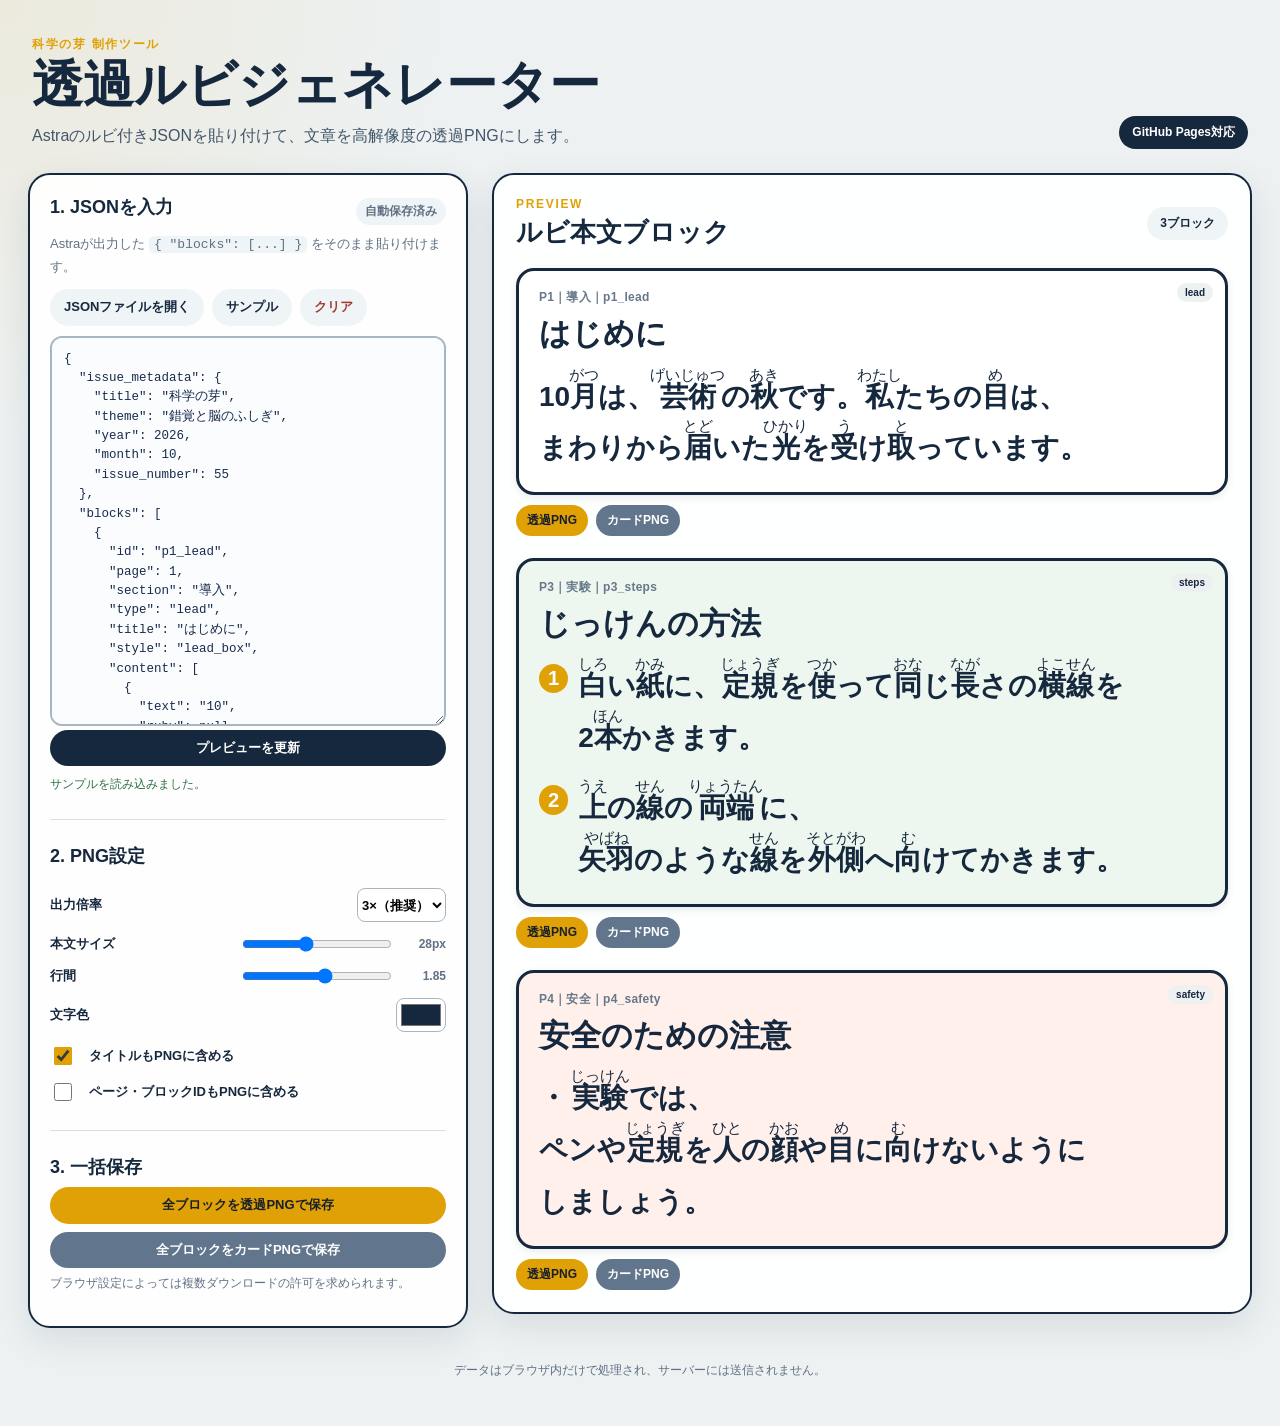
==== index.html @ f7b8f874 "Add files via upload" ====
<!doctype html>
<html lang="ja">
<head>
  <meta charset="utf-8">
  <meta name="viewport" content="width=device-width, initial-scale=1">
  <meta name="theme-color" content="#16283D">
  <meta name="description" content="ルビ付き文章を高解像度の透過PNGに変換する静的Webツール">
  <title>透過ルビジェネレーター</title>
  <link rel="stylesheet" href="assets/styles.css">
  <script defer src="assets/app.js"></script>
</head>
<body>
  <header class="site-header">
    <div>
      <p class="eyebrow">科学の芽 制作ツール</p>
      <h1>透過ルビジェネレーター</h1>
      <p class="lead">Astraのルビ付きJSONを貼り付けて、文章を高解像度の透過PNGにします。</p>
    </div>
    <div class="header-badge">GitHub Pages対応</div>
  </header>

  <main class="layout">
    <aside class="panel editor-panel">
      <section>
        <div class="section-head">
          <h2>1. JSONを入力</h2>
          <span id="saveState" class="save-state">自動保存</span>
        </div>
        <p class="hint">Astraが出力した <code>{ "blocks": [...] }</code> をそのまま貼り付けます。</p>

        <div class="input-actions">
          <label class="file-button">
            JSONファイルを開く
            <input id="fileInput" type="file" accept="application/json,.json">
          </label>
          <button id="sampleBtn" class="button subtle" type="button">サンプル</button>
          <button id="clearBtn" class="button subtle danger" type="button">クリア</button>
        </div>

        <textarea id="jsonInput" spellcheck="false" aria-label="ルビ付きブロックJSON"></textarea>
        <button id="renderBtn" class="button primary wide" type="button">プレビューを更新</button>
        <div id="status" class="status" role="status">準備完了</div>
      </section>

      <section class="settings">
        <h2>2. PNG設定</h2>

        <label class="setting-row">
          <span>出力倍率</span>
          <select id="scaleSelect">
            <option value="2">2×</option>
            <option value="3" selected>3×（推奨）</option>
            <option value="4">4×</option>
          </select>
        </label>

        <label class="setting-row">
          <span>本文サイズ</span>
          <div class="range-wrap">
            <input id="fontSizeRange" type="range" min="18" max="42" value="28">
            <output id="fontSizeOutput">28px</output>
          </div>
        </label>

        <label class="setting-row">
          <span>行間</span>
          <div class="range-wrap">
            <input id="lineHeightRange" type="range" min="140" max="220" value="185">
            <output id="lineHeightOutput">1.85</output>
          </div>
        </label>

        <label class="setting-row">
          <span>文字色</span>
          <input id="textColor" type="color" value="#16283D">
        </label>

        <label class="toggle-row">
          <input id="includeTitleToggle" type="checkbox" checked>
          <span>タイトルもPNGに含める</span>
        </label>

        <label class="toggle-row">
          <input id="showMetaToggle" type="checkbox">
          <span>ページ・ブロックIDもPNGに含める</span>
        </label>
      </section>

      <section>
        <h2>3. 一括保存</h2>
        <div class="stack-actions">
          <button id="exportAllTransparentBtn" class="button accent wide" type="button">全ブロックを透過PNGで保存</button>
          <button id="exportAllCardBtn" class="button secondary wide" type="button">全ブロックをカードPNGで保存</button>
        </div>
        <p class="hint small">ブラウザ設定によっては複数ダウンロードの許可を求められます。</p>
      </section>
    </aside>

    <section class="panel preview-panel">
      <div class="preview-toolbar">
        <div>
          <p class="eyebrow">Preview</p>
          <h2>ルビ本文ブロック</h2>
        </div>
        <div id="countLabel" class="count-label">0ブロック</div>
      </div>
      <div id="previewGrid" class="preview-grid"></div>
      <div id="emptyState" class="empty-state" hidden>
        JSONを入力して「プレビューを更新」を押すと、ここにブロックが表示されます。
      </div>
    </section>
  </main>

  <footer class="site-footer">
    <p>データはブラウザ内だけで処理され、サーバーには送信されません。</p>
  </footer>

  <div id="exportRoot" class="export-root" aria-hidden="true"></div>
</body>
</html>
---- assets/styles.css ----
:root {
  --navy: #16283D;
  --yellow: #E0A106;
  --paper: #FFFFFF;
  --canvas: #EDF1F2;
  --muted: #607184;
  --border: #A8B6C2;
  --soft-blue: #EFF4F7;
  --soft-green: #EEF7EF;
  --soft-purple: #F5F0FA;
  --soft-orange: #FFF6E8;
  --soft-red: #FFF0EC;
  --text-color: #16283D;
  --body-size: 28px;
  --body-leading: 1.85;
}

* { box-sizing: border-box; }

html { min-height: 100%; }

body {
  min-height: 100%;
  margin: 0;
  padding: 28px;
  color: var(--navy);
  background:
    radial-gradient(circle at 0 0, rgba(224,161,6,.09), transparent 28rem),
    var(--canvas);
  font-family: "Yu Gothic", "YuGothic", "Hiragino Kaku Gothic ProN", "Noto Sans JP", sans-serif;
}

button, input, textarea, select { font: inherit; }

.site-header,
.layout,
.site-footer {
  width: min(1500px, 100%);
  margin-inline: auto;
}

.site-header {
  display: flex;
  justify-content: space-between;
  gap: 24px;
  align-items: flex-end;
  padding: 8px 4px 24px;
}

.eyebrow {
  margin: 0 0 4px;
  color: var(--yellow);
  font-size: 12px;
  font-weight: 800;
  letter-spacing: .14em;
  text-transform: uppercase;
}

.site-header h1,
.preview-toolbar h2 {
  margin: 0;
}

.site-header h1 { font-size: clamp(30px, 4vw, 52px); line-height: 1.08; }

.lead {
  max-width: 760px;
  margin: 10px 0 0;
  color: #43576B;
  font-size: 16px;
  line-height: 1.7;
}

.header-badge,
.count-label,
.save-state {
  border-radius: 999px;
  background: var(--navy);
  color: white;
  padding: 8px 13px;
  font-size: 12px;
  font-weight: 800;
  white-space: nowrap;
}

.save-state {
  padding: 5px 9px;
  background: var(--soft-blue);
  color: var(--muted);
}

.layout {
  display: grid;
  grid-template-columns: minmax(340px, 440px) minmax(0, 1fr);
  gap: 24px;
  align-items: start;
}

.panel {
  background: rgba(255,255,255,.94);
  border: 2px solid var(--navy);
  border-radius: 22px;
  box-shadow: 0 12px 34px rgba(22,40,61,.10);
}

.editor-panel { padding: 20px; }
.editor-panel section + section { margin-top: 26px; padding-top: 24px; border-top: 1px solid #D7E0E7; }
.editor-panel h2 { margin: 0 0 8px; font-size: 18px; }

.section-head,
.preview-toolbar {
  display: flex;
  justify-content: space-between;
  align-items: center;
  gap: 16px;
}

.hint {
  margin: 6px 0 12px;
  color: var(--muted);
  font-size: 13px;
  line-height: 1.65;
}
.hint.small { font-size: 12px; }

code {
  border-radius: 5px;
  padding: 1px 5px;
  background: var(--soft-blue);
}

#jsonInput {
  width: 100%;
  min-height: 390px;
  resize: vertical;
  border: 2px solid var(--border);
  border-radius: 12px;
  padding: 12px;
  outline: none;
  color: #172B4D;
  background: #FBFCFD;
  font: 12.5px/1.55 ui-monospace, "Cascadia Code", Consolas, monospace;
  transition: border-color .15s ease, box-shadow .15s ease;
}

#jsonInput:focus {
  border-color: var(--yellow);
  box-shadow: 0 0 0 4px rgba(224,161,6,.12);
}

.input-actions,
.stack-actions,
.actions {
  display: flex;
  flex-wrap: wrap;
  gap: 8px;
}
.input-actions { margin-bottom: 10px; }
.stack-actions { flex-direction: column; }

.button,
.file-button {
  border: 0;
  border-radius: 999px;
  padding: 10px 14px;
  font-weight: 800;
  font-size: 13px;
  line-height: 1.25;
  cursor: pointer;
  text-align: center;
  transition: transform .08s ease, opacity .15s ease, box-shadow .15s ease;
}
.button:hover,
.file-button:hover { transform: translateY(-1px); box-shadow: 0 4px 12px rgba(22,40,61,.12); }
.button:active,
.file-button:active { transform: translateY(0); }
.button:disabled { opacity: .45; cursor: wait; }

.primary { background: var(--navy); color: white; }
.accent { background: var(--yellow); color: #17202A; }
.secondary { background: #61758C; color: white; }
.subtle { background: var(--soft-blue); color: var(--navy); }
.danger { color: #A23B30; }
.wide { width: 100%; }

.file-button {
  display: inline-flex;
  align-items: center;
  background: var(--soft-blue);
  color: var(--navy);
}
.file-button input { position: absolute; opacity: 0; pointer-events: none; }

.status {
  min-height: 18px;
  margin-top: 9px;
  color: var(--muted);
  font-size: 12px;
  line-height: 1.55;
  white-space: pre-wrap;
}
.status.error { color: #A23B30; }
.status.success { color: #2F7045; }

.settings { display: grid; gap: 12px; }
.setting-row,
.toggle-row {
  display: flex;
  align-items: center;
  justify-content: space-between;
  gap: 14px;
  font-size: 13px;
  font-weight: 700;
}
.setting-row select,
.setting-row input[type="color"] {
  border: 1px solid var(--border);
  border-radius: 8px;
  background: white;
  min-height: 34px;
}
.range-wrap { display: grid; grid-template-columns: 150px 48px; gap: 8px; align-items: center; }
.range-wrap input { width: 100%; }
.range-wrap output { color: var(--muted); font-size: 12px; text-align: right; }
.toggle-row { justify-content: flex-start; font-weight: 600; }
.toggle-row input { width: 18px; height: 18px; accent-color: var(--yellow); }

.preview-panel { min-height: 700px; padding: 22px; }
.preview-toolbar { margin-bottom: 18px; }
.preview-toolbar h2 { font-size: 26px; }
.count-label { background: var(--soft-blue); color: var(--navy); }

.preview-grid {
  display: grid;
  grid-template-columns: repeat(auto-fill, minmax(360px, 1fr));
  gap: 22px;
}

.preview-item { min-width: 0; }
.block-card {
  position: relative;
  overflow: hidden;
  border: 3px solid var(--navy);
  border-radius: 18px;
  padding: 18px 20px;
  background: white;
  box-shadow: 0 3px 10px rgba(0,0,0,.08);
  color: var(--text-color);
}

.style-lead_box,
.style-article_box,
.style-plain { background: white; }
.style-callout_box { background: var(--soft-orange); }
.style-mini_column_box { background: var(--soft-purple); }
.style-experiment_box { background: var(--soft-green); }
.style-note_box { background: #FFF8D9; }
.style-summary_box { background: #EFF3F8; }
.style-trivia_box { background: #F9F3E8; }
.style-safety_box { background: var(--soft-red); }
.style-reference_box { background: #F8F8F8; }

.meta {
  margin-bottom: 8px;
  color: #66788A;
  font-size: 12px;
  font-weight: 800;
  letter-spacing: .02em;
}

.title {
  margin-bottom: 14px;
  color: var(--text-color);
  font-size: calc(var(--body-size) * 1.12);
  font-weight: 800;
  line-height: 1.25;
}

.content {
  color: var(--text-color);
  font-size: var(--body-size);
  font-weight: 700;
  line-height: var(--body-leading);
  overflow-wrap: anywhere;
  word-break: auto-phrase;
}

.content p { margin: 0 0 .5em; }
.content p:last-child { margin-bottom: 0; }
.content ul { margin: 0; padding: 0; list-style: none; display: flex; flex-direction: column; gap: .35em; }
.content li { line-height: var(--body-leading); }
.content li::before { content: "・"; margin-right: .15em; }

.steps { display: flex; flex-direction: column; gap: .55em; }
.step { display: flex; gap: 10px; align-items: flex-start; }
.step-num {
  width: 1.45em;
  height: 1.45em;
  border-radius: 50%;
  display: flex;
  align-items: center;
  justify-content: center;
  flex: 0 0 auto;
  margin-top: .3em;
  background: var(--yellow);
  color: white;
  font-size: .72em;
  font-weight: 900;
  line-height: 1;
}
.step-text { min-width: 0; }

.block-type {
  position: absolute;
  top: 12px;
  right: 12px;
  border-radius: 999px;
  padding: 4px 8px;
  background: rgba(237,241,242,.94);
  color: var(--navy);
  font-size: 10px;
  font-weight: 800;
}

.actions { margin-top: 10px; }
.actions .button { padding: 8px 11px; font-size: 12px; }

ruby { ruby-position: over; ruby-align: center; }
rt { font-size: .52em; font-weight: 500; line-height: 1; }

.empty-state {
  padding: 80px 24px;
  border: 2px dashed var(--border);
  border-radius: 18px;
  color: var(--muted);
  text-align: center;
  line-height: 1.8;
}

.site-footer {
  padding: 22px 4px 8px;
  color: var(--muted);
  font-size: 12px;
  text-align: center;
}

.export-root {
  position: fixed;
  top: 0;
  left: -30000px;
  z-index: -1000;
  pointer-events: none;
}

.export-shell { display: inline-block; }
.export-shell.transparent .block-card {
  padding: 0;
  border: 0;
  border-radius: 0;
  background: transparent !important;
  box-shadow: none;
}
.export-shell.transparent .block-type { display: none; }
.export-shell.card .block-type { display: none; }
.export-shell.hide-title .title { display: none; }
.export-shell.hide-meta .meta { display: none; }
.export-shell.transparent .meta { margin-bottom: 4px; }

@media (max-width: 980px) {
  body { padding: 16px; }
  .layout { grid-template-columns: 1fr; }
  .site-header { align-items: flex-start; flex-direction: column; }
  .editor-panel { order: 1; }
  .preview-panel { order: 2; }
}

@media (max-width: 520px) {
  body { padding: 10px; }
  .panel { border-radius: 16px; }
  .preview-grid { grid-template-columns: 1fr; }
  .setting-row { align-items: flex-start; flex-direction: column; }
  .range-wrap { width: 100%; grid-template-columns: 1fr 48px; }
}
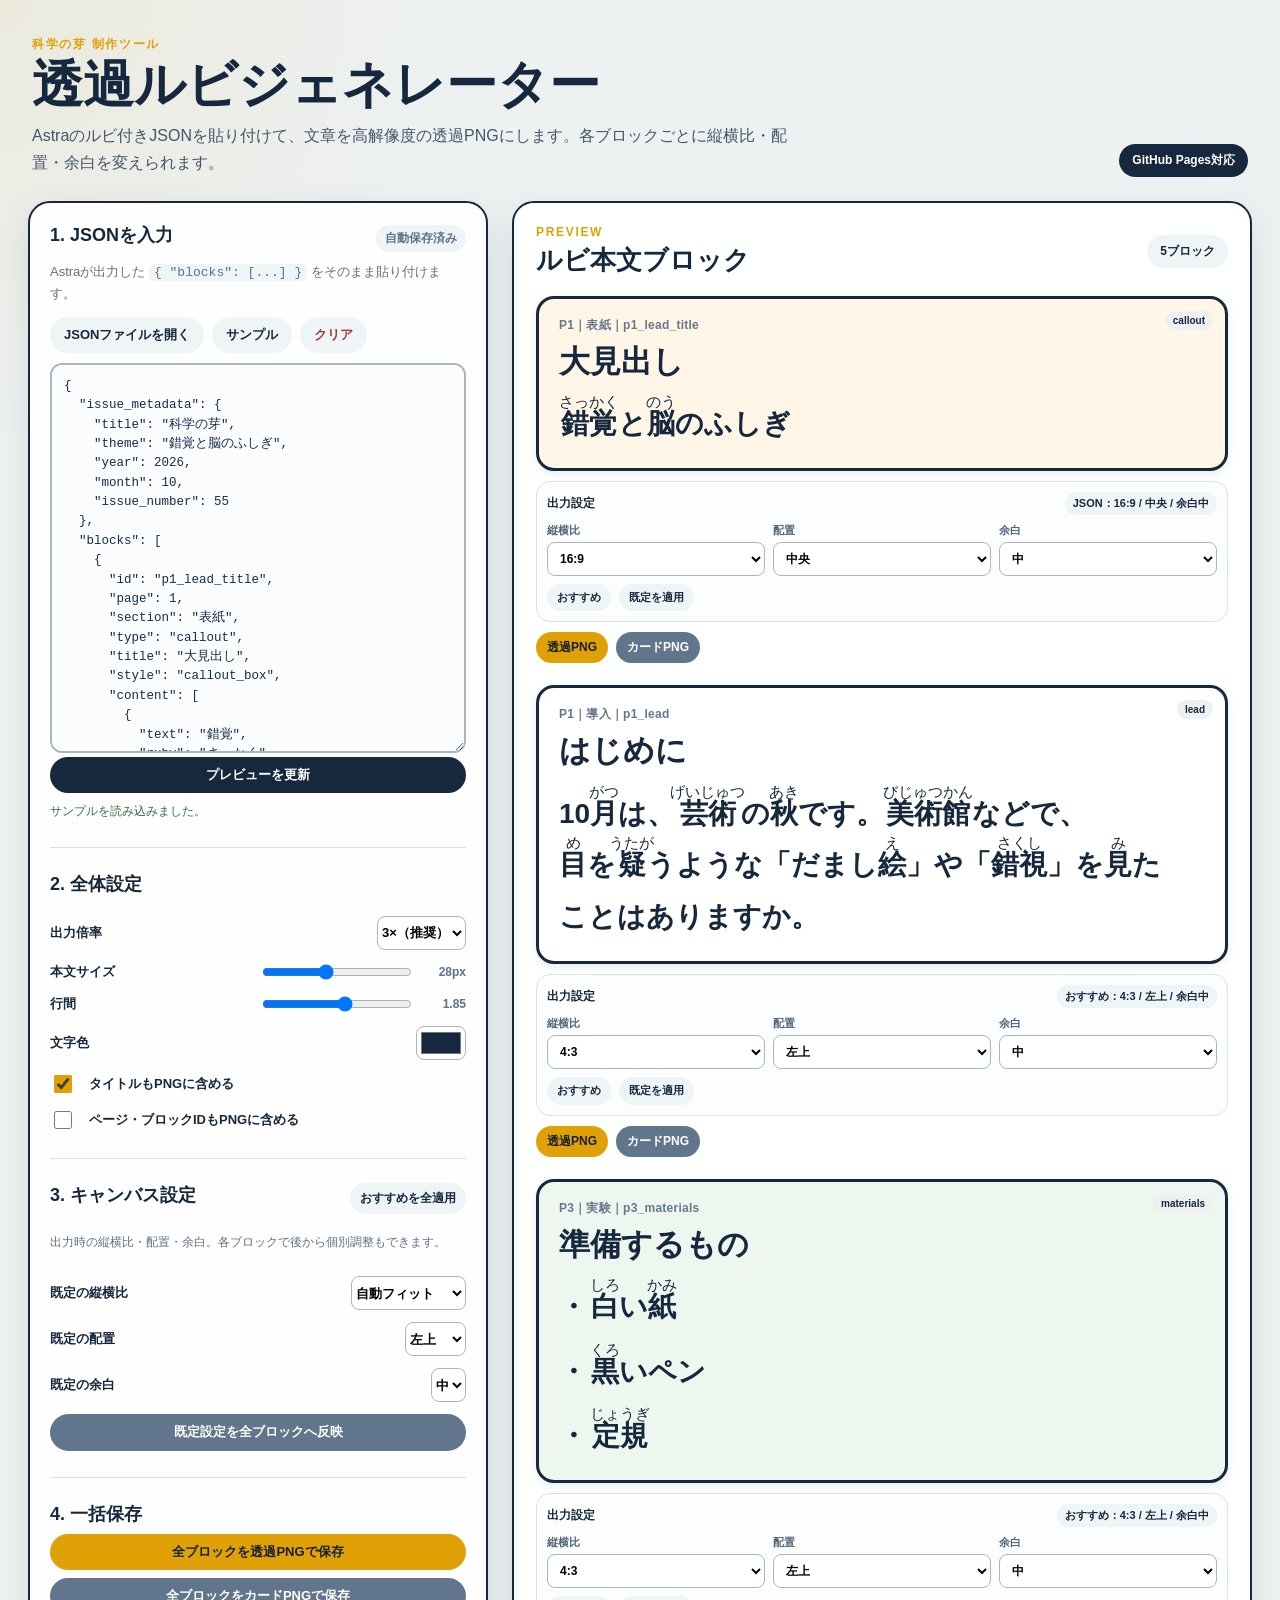
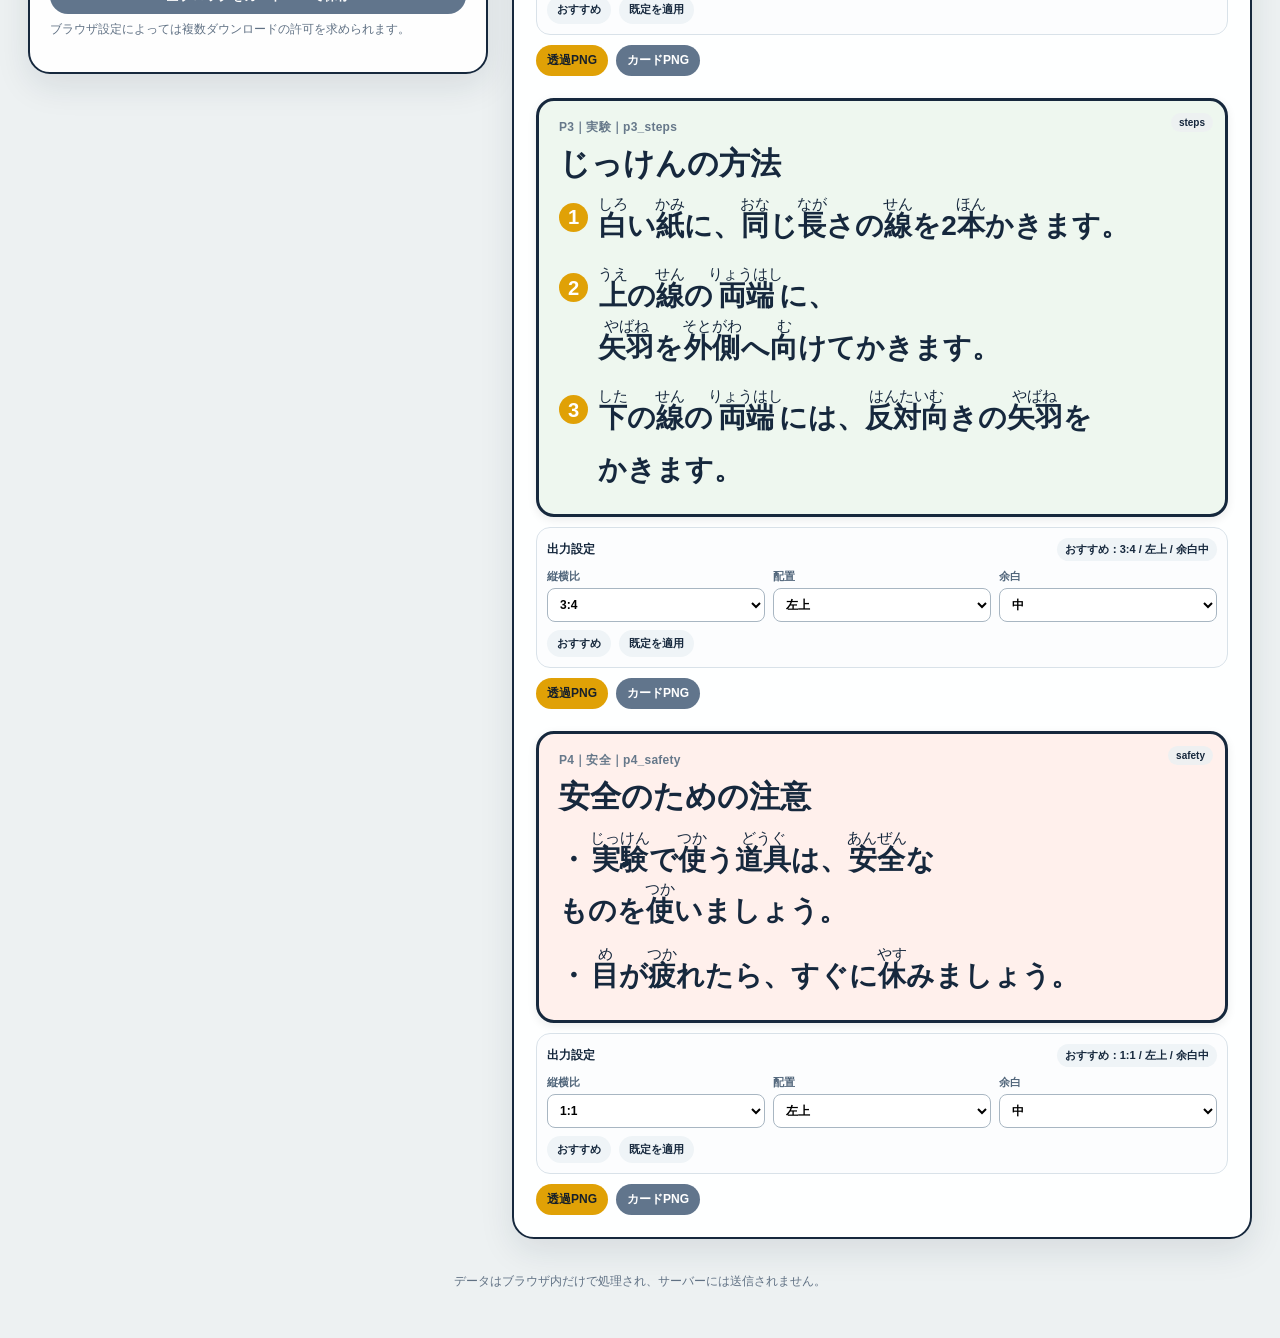
==== commit da5ed0e3: "Add files via upload" ====
--- a/index.html
+++ b/index.html
@@ -4,7 +4,7 @@
   <meta charset="utf-8">
   <meta name="viewport" content="width=device-width, initial-scale=1">
   <meta name="theme-color" content="#16283D">
-  <meta name="description" content="ルビ付き文章を高解像度の透過PNGに変換する静的Webツール">
+  <meta name="description" content="ルビ付き文章を高解像度の透過PNGに変換する静的Webツール。縦横比・配置・余白を個別ブロックごとに指定できます。">
   <title>透過ルビジェネレーター</title>
   <link rel="stylesheet" href="assets/styles.css">
   <script defer src="assets/app.js"></script>
@@ -14,7 +14,7 @@
     <div>
       <p class="eyebrow">科学の芽 制作ツール</p>
       <h1>透過ルビジェネレーター</h1>
-      <p class="lead">Astraのルビ付きJSONを貼り付けて、文章を高解像度の透過PNGにします。</p>
+      <p class="lead">Astraのルビ付きJSONを貼り付けて、文章を高解像度の透過PNGにします。各ブロックごとに縦横比・配置・余白を変えられます。</p>
     </div>
     <div class="header-badge">GitHub Pages対応</div>
   </header>
@@ -43,7 +43,7 @@
       </section>
 
       <section class="settings">
-        <h2>2. PNG設定</h2>
+        <h2>2. 全体設定</h2>
 
         <label class="setting-row">
           <span>出力倍率</span>
@@ -86,8 +86,55 @@
         </label>
       </section>
 
+      <section class="settings">
+        <div class="section-head block-head">
+          <h2>3. キャンバス設定</h2>
+          <button id="applyRecommendedBtn" class="button subtle small-btn" type="button">おすすめを全適用</button>
+        </div>
+        <p class="hint small">出力時の縦横比・配置・余白。各ブロックで後から個別調整もできます。</p>
+
+        <label class="setting-row">
+          <span>既定の縦横比</span>
+          <select id="defaultAspectSelect">
+            <option value="auto">自動フィット</option>
+            <option value="1:1">1:1</option>
+            <option value="4:3">4:3</option>
+            <option value="3:4">3:4</option>
+            <option value="16:9">16:9</option>
+            <option value="9:16">9:16</option>
+            <option value="a-landscape">A横（1.414:1）</option>
+            <option value="a-portrait">A縦（1:1.414）</option>
+          </select>
+        </label>
+
+        <label class="setting-row">
+          <span>既定の配置</span>
+          <select id="defaultAlignSelect">
+            <option value="top-left">左上</option>
+            <option value="top-center">上中央</option>
+            <option value="center-left">左中央</option>
+            <option value="center">中央</option>
+            <option value="bottom-left">左下</option>
+            <option value="bottom-center">下中央</option>
+          </select>
+        </label>
+
+        <label class="setting-row">
+          <span>既定の余白</span>
+          <select id="defaultPaddingSelect">
+            <option value="small">小</option>
+            <option value="medium" selected>中</option>
+            <option value="large">大</option>
+          </select>
+        </label>
+
+        <div class="stack-actions compact">
+          <button id="applyDefaultsBtn" class="button secondary wide" type="button">既定設定を全ブロックへ反映</button>
+        </div>
+      </section>
+
       <section>
-        <h2>3. 一括保存</h2>
+        <h2>4. 一括保存</h2>
         <div class="stack-actions">
           <button id="exportAllTransparentBtn" class="button accent wide" type="button">全ブロックを透過PNGで保存</button>
           <button id="exportAllCardBtn" class="button secondary wide" type="button">全ブロックをカードPNGで保存</button>
--- a/assets/styles.css
+++ b/assets/styles.css
@@ -1,3 +1,4 @@
+
 :root {
   --navy: #16283D;
   --yellow: #E0A106;
@@ -16,9 +17,7 @@
 }
 
 * { box-sizing: border-box; }
-
 html { min-height: 100%; }
-
 body {
   min-height: 100%;
   margin: 0;
@@ -29,16 +28,13 @@
     var(--canvas);
   font-family: "Yu Gothic", "YuGothic", "Hiragino Kaku Gothic ProN", "Noto Sans JP", sans-serif;
 }
-
 button, input, textarea, select { font: inherit; }
-
 .site-header,
 .layout,
 .site-footer {
-  width: min(1500px, 100%);
+  width: min(1540px, 100%);
   margin-inline: auto;
 }
-
 .site-header {
   display: flex;
   justify-content: space-between;
@@ -46,7 +42,6 @@
   align-items: flex-end;
   padding: 8px 4px 24px;
 }
-
 .eyebrow {
   margin: 0 0 4px;
   color: var(--yellow);
@@ -55,14 +50,9 @@
   letter-spacing: .14em;
   text-transform: uppercase;
 }
-
 .site-header h1,
-.preview-toolbar h2 {
-  margin: 0;
-}
-
+.preview-toolbar h2 { margin: 0; }
 .site-header h1 { font-size: clamp(30px, 4vw, 52px); line-height: 1.08; }
-
 .lead {
   max-width: 760px;
   margin: 10px 0 0;
@@ -70,7 +60,6 @@
   font-size: 16px;
   line-height: 1.7;
 }
-
 .header-badge,
 .count-label,
 .save-state {
@@ -82,31 +71,26 @@
   font-weight: 800;
   white-space: nowrap;
 }
-
 .save-state {
   padding: 5px 9px;
   background: var(--soft-blue);
   color: var(--muted);
 }
-
 .layout {
   display: grid;
-  grid-template-columns: minmax(340px, 440px) minmax(0, 1fr);
+  grid-template-columns: minmax(360px, 460px) minmax(0, 1fr);
   gap: 24px;
   align-items: start;
 }
-
 .panel {
   background: rgba(255,255,255,.94);
   border: 2px solid var(--navy);
   border-radius: 22px;
   box-shadow: 0 12px 34px rgba(22,40,61,.10);
 }
-
 .editor-panel { padding: 20px; }
 .editor-panel section + section { margin-top: 26px; padding-top: 24px; border-top: 1px solid #D7E0E7; }
 .editor-panel h2 { margin: 0 0 8px; font-size: 18px; }
-
 .section-head,
 .preview-toolbar {
   display: flex;
@@ -114,7 +98,7 @@
   align-items: center;
   gap: 16px;
 }
-
+.block-head { align-items: flex-start; }
 .hint {
   margin: 6px 0 12px;
   color: var(--muted);
@@ -122,13 +106,11 @@
   line-height: 1.65;
 }
 .hint.small { font-size: 12px; }
-
 code {
   border-radius: 5px;
   padding: 1px 5px;
   background: var(--soft-blue);
 }
-
 #jsonInput {
   width: 100%;
   min-height: 390px;
@@ -142,22 +124,22 @@
   font: 12.5px/1.55 ui-monospace, "Cascadia Code", Consolas, monospace;
   transition: border-color .15s ease, box-shadow .15s ease;
 }
-
 #jsonInput:focus {
   border-color: var(--yellow);
   box-shadow: 0 0 0 4px rgba(224,161,6,.12);
 }
-
 .input-actions,
 .stack-actions,
-.actions {
+.actions,
+.mini-actions,
+.export-setting-grid {
   display: flex;
   flex-wrap: wrap;
   gap: 8px;
 }
 .input-actions { margin-bottom: 10px; }
 .stack-actions { flex-direction: column; }
-
+.stack-actions.compact { gap: 8px; }
 .button,
 .file-button {
   border: 0;
@@ -175,14 +157,13 @@
 .button:active,
 .file-button:active { transform: translateY(0); }
 .button:disabled { opacity: .45; cursor: wait; }
-
 .primary { background: var(--navy); color: white; }
 .accent { background: var(--yellow); color: #17202A; }
 .secondary { background: #61758C; color: white; }
 .subtle { background: var(--soft-blue); color: var(--navy); }
 .danger { color: #A23B30; }
 .wide { width: 100%; }
-
+.small-btn { padding: 8px 10px; font-size: 12px; }
 .file-button {
   display: inline-flex;
   align-items: center;
@@ -190,7 +171,6 @@
   color: var(--navy);
 }
 .file-button input { position: absolute; opacity: 0; pointer-events: none; }
-
 .status {
   min-height: 18px;
   margin-top: 9px;
@@ -201,7 +181,6 @@
 }
 .status.error { color: #A23B30; }
 .status.success { color: #2F7045; }
-
 .settings { display: grid; gap: 12px; }
 .setting-row,
 .toggle-row {
@@ -213,7 +192,8 @@
   font-weight: 700;
 }
 .setting-row select,
-.setting-row input[type="color"] {
+.setting-row input[type="color"],
+.block-export-settings select {
   border: 1px solid var(--border);
   border-radius: 8px;
   background: white;
@@ -224,18 +204,15 @@
 .range-wrap output { color: var(--muted); font-size: 12px; text-align: right; }
 .toggle-row { justify-content: flex-start; font-weight: 600; }
 .toggle-row input { width: 18px; height: 18px; accent-color: var(--yellow); }
-
 .preview-panel { min-height: 700px; padding: 22px; }
 .preview-toolbar { margin-bottom: 18px; }
 .preview-toolbar h2 { font-size: 26px; }
 .count-label { background: var(--soft-blue); color: var(--navy); }
-
 .preview-grid {
   display: grid;
   grid-template-columns: repeat(auto-fill, minmax(360px, 1fr));
   gap: 22px;
 }
-
 .preview-item { min-width: 0; }
 .block-card {
   position: relative;
@@ -247,7 +224,6 @@
   box-shadow: 0 3px 10px rgba(0,0,0,.08);
   color: var(--text-color);
 }
-
 .style-lead_box,
 .style-article_box,
 .style-plain { background: white; }
@@ -259,7 +235,6 @@
 .style-trivia_box { background: #F9F3E8; }
 .style-safety_box { background: var(--soft-red); }
 .style-reference_box { background: #F8F8F8; }
-
 .meta {
   margin-bottom: 8px;
   color: #66788A;
@@ -267,7 +242,6 @@
   font-weight: 800;
   letter-spacing: .02em;
 }
-
 .title {
   margin-bottom: 14px;
   color: var(--text-color);
@@ -275,7 +249,6 @@
   font-weight: 800;
   line-height: 1.25;
 }
-
 .content {
   color: var(--text-color);
   font-size: var(--body-size);
@@ -284,13 +257,11 @@
   overflow-wrap: anywhere;
   word-break: auto-phrase;
 }
-
 .content p { margin: 0 0 .5em; }
 .content p:last-child { margin-bottom: 0; }
 .content ul { margin: 0; padding: 0; list-style: none; display: flex; flex-direction: column; gap: .35em; }
 .content li { line-height: var(--body-leading); }
 .content li::before { content: "・"; margin-right: .15em; }
-
 .steps { display: flex; flex-direction: column; gap: .55em; }
 .step { display: flex; gap: 10px; align-items: flex-start; }
 .step-num {
@@ -309,7 +280,6 @@
   line-height: 1;
 }
 .step-text { min-width: 0; }
-
 .block-type {
   position: absolute;
   top: 12px;
@@ -321,13 +291,48 @@
   font-size: 10px;
   font-weight: 800;
 }
-
+.block-tools {
+  margin-top: 10px;
+  border: 1px solid #D9E2E9;
+  border-radius: 14px;
+  background: #FCFDFE;
+  padding: 10px;
+}
+.tools-head {
+  display:flex;
+  justify-content:space-between;
+  align-items:center;
+  gap: 8px;
+  margin-bottom: 8px;
+}
+.tools-head strong { font-size: 12px; }
+.preset-tag {
+  border-radius:999px;
+  background: var(--soft-blue);
+  color: var(--navy);
+  padding:4px 8px;
+  font-size:11px;
+  font-weight:700;
+}
+.block-export-settings {
+  display:grid;
+  grid-template-columns: repeat(3, minmax(0, 1fr));
+  gap: 8px;
+}
+.block-export-settings label {
+  display:grid;
+  gap: 4px;
+  font-size: 11px;
+  font-weight: 700;
+  color: #51667B;
+}
+.block-export-settings select { width:100%; padding:6px 8px; font-size:12px; }
 .actions { margin-top: 10px; }
 .actions .button { padding: 8px 11px; font-size: 12px; }
-
+.mini-actions { margin-top: 8px; }
+.mini-actions .button { padding: 7px 10px; font-size: 11px; }
 ruby { ruby-position: over; ruby-align: center; }
 rt { font-size: .52em; font-weight: 500; line-height: 1; }
-
 .empty-state {
   padding: 80px 24px;
   border: 2px dashed var(--border);
@@ -336,48 +341,66 @@
   text-align: center;
   line-height: 1.8;
 }
-
 .site-footer {
   padding: 22px 4px 8px;
   color: var(--muted);
   font-size: 12px;
   text-align: center;
 }
-
 .export-root {
   position: fixed;
   top: 0;
-  left: -30000px;
+  left: -50000px;
   z-index: -1000;
   pointer-events: none;
 }
-
 .export-shell { display: inline-block; }
-.export-shell.transparent .block-card {
+.export-content-shell { display:inline-block; }
+.export-content-shell.transparent .block-card {
   padding: 0;
   border: 0;
   border-radius: 0;
   background: transparent !important;
   box-shadow: none;
 }
-.export-shell.transparent .block-type { display: none; }
-.export-shell.card .block-type { display: none; }
-.export-shell.hide-title .title { display: none; }
-.export-shell.hide-meta .meta { display: none; }
-.export-shell.transparent .meta { margin-bottom: 4px; }
-
-@media (max-width: 980px) {
+.export-content-shell.transparent .block-type { display: none; }
+.export-content-shell.card .block-type { display: none; }
+.export-content-shell.hide-title .title { display: none; }
+.export-content-shell.hide-meta .meta { display: none; }
+.export-content-shell.transparent .meta { margin-bottom: 4px; }
+.export-shell.fixed-ratio .export-canvas {
+  display: flex;
+  width: var(--canvas-width);
+  height: var(--canvas-height);
+  background: transparent;
+}
+.export-shell.fixed-ratio.card .export-canvas { background: transparent; }
+.export-holder {
+  display:flex;
+  width:100%;
+  height:100%;
+  padding: var(--canvas-pad);
+}
+.export-holder.align-top-left { justify-content:flex-start; align-items:flex-start; }
+.export-holder.align-top-center { justify-content:center; align-items:flex-start; }
+.export-holder.align-center-left { justify-content:flex-start; align-items:center; }
+.export-holder.align-center { justify-content:center; align-items:center; }
+.export-holder.align-bottom-left { justify-content:flex-start; align-items:flex-end; }
+.export-holder.align-bottom-center { justify-content:center; align-items:flex-end; }
+.export-holder > .export-content-shell { max-width:100%; flex: 0 1 auto; }
+.export-holder > .export-content-shell > .block-card { max-width:100%; }
+@media (max-width: 1120px) {
   body { padding: 16px; }
   .layout { grid-template-columns: 1fr; }
   .site-header { align-items: flex-start; flex-direction: column; }
   .editor-panel { order: 1; }
   .preview-panel { order: 2; }
 }
-
-@media (max-width: 520px) {
+@media (max-width: 640px) {
   body { padding: 10px; }
   .panel { border-radius: 16px; }
   .preview-grid { grid-template-columns: 1fr; }
   .setting-row { align-items: flex-start; flex-direction: column; }
   .range-wrap { width: 100%; grid-template-columns: 1fr 48px; }
-}
+  .block-export-settings { grid-template-columns: 1fr; }
+}
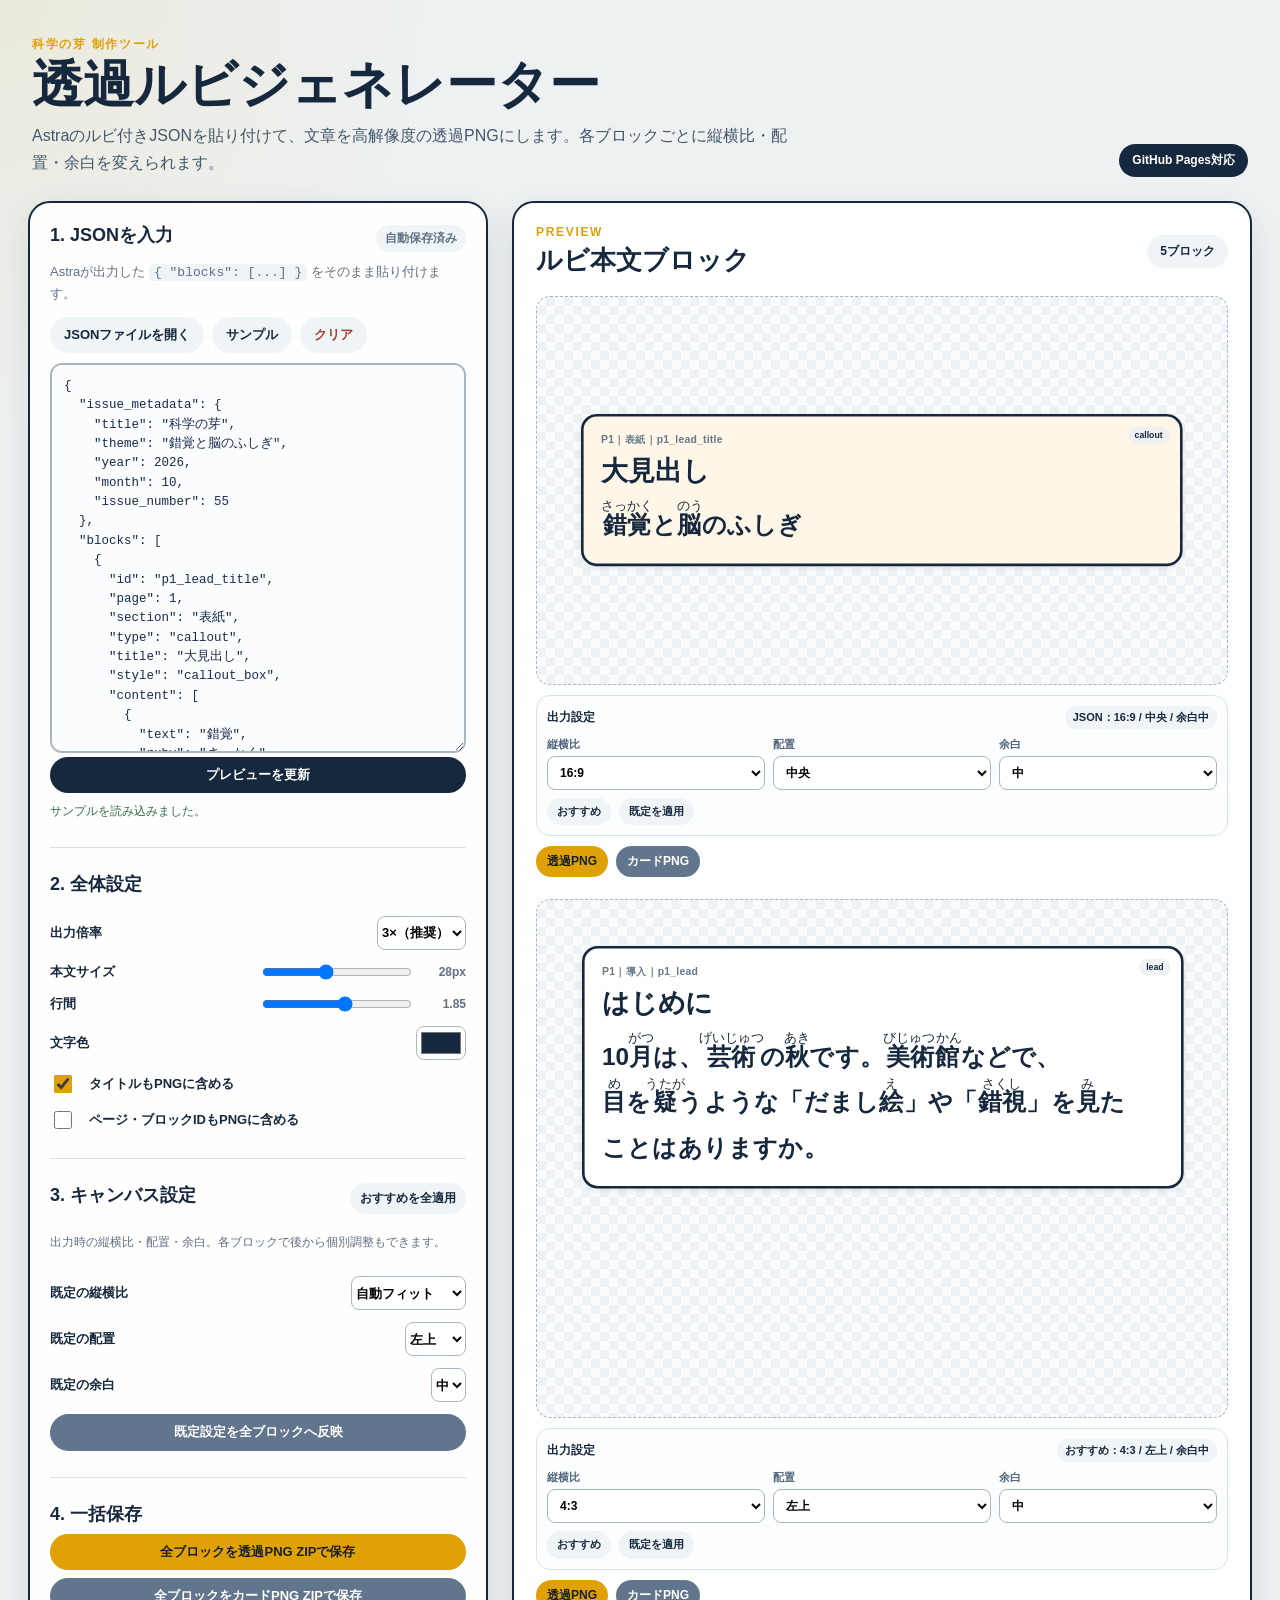
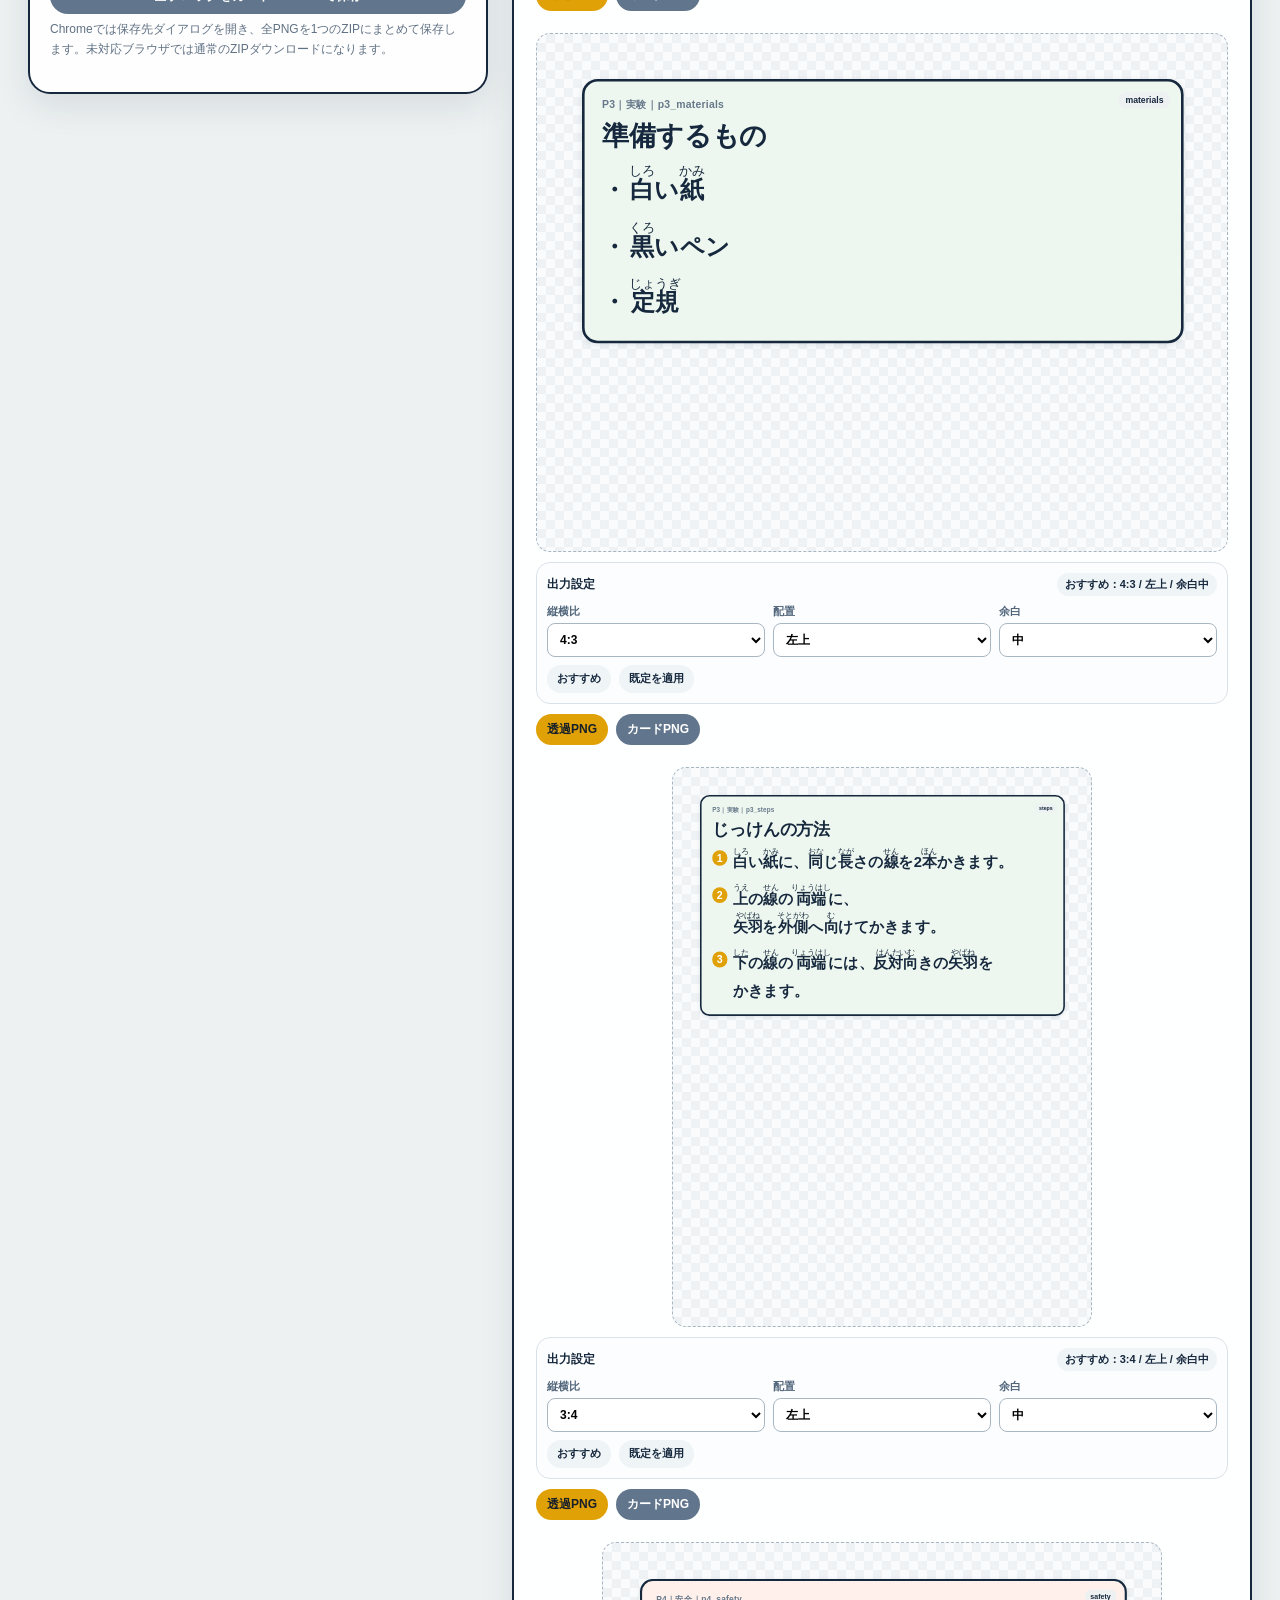
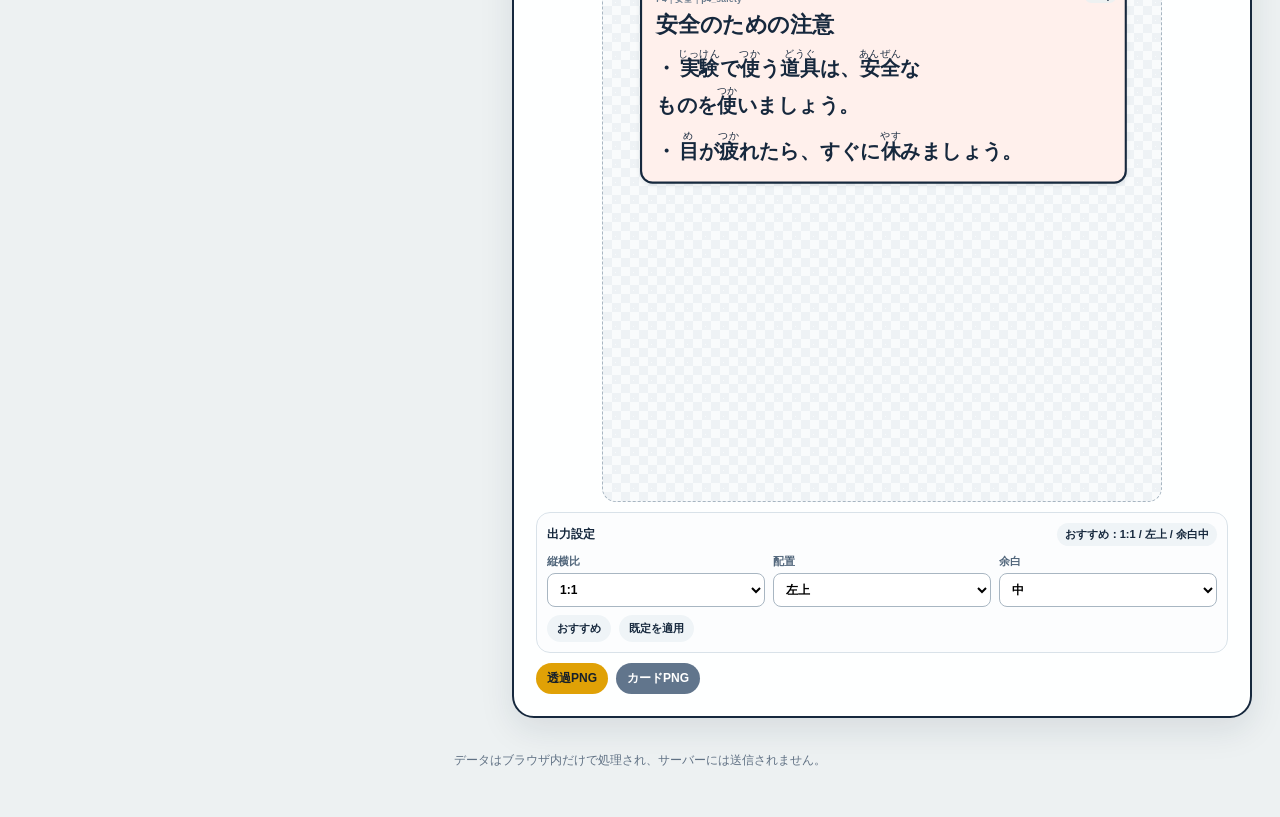
==== commit df407758: "Add files via upload" ====
--- a/index.html
+++ b/index.html
@@ -136,10 +136,10 @@
       <section>
         <h2>4. 一括保存</h2>
         <div class="stack-actions">
-          <button id="exportAllTransparentBtn" class="button accent wide" type="button">全ブロックを透過PNGで保存</button>
-          <button id="exportAllCardBtn" class="button secondary wide" type="button">全ブロックをカードPNGで保存</button>
+          <button id="exportAllTransparentBtn" class="button accent wide" type="button">全ブロックを透過PNG ZIPで保存</button>
+          <button id="exportAllCardBtn" class="button secondary wide" type="button">全ブロックをカードPNG ZIPで保存</button>
         </div>
-        <p class="hint small">ブラウザ設定によっては複数ダウンロードの許可を求められます。</p>
+        <p class="hint small">Chromeでは保存先ダイアログを開き、全PNGを1つのZIPにまとめて保存します。未対応ブラウザでは通常のZIPダウンロードになります。</p>
       </section>
     </aside>
 
--- a/assets/styles.css
+++ b/assets/styles.css
@@ -404,3 +404,50 @@
   .range-wrap { width: 100%; grid-template-columns: 1fr 48px; }
   .block-export-settings { grid-template-columns: 1fr; }
 }
+
+/* v3: live aspect-ratio preview */
+.preview-stage {
+  position: relative;
+  width: 100%;
+  max-width: 100%;
+  transition: width .18s ease, height .18s ease, border-color .18s ease, background .18s ease;
+}
+.preview-stage.auto {
+  min-height: 0;
+  background: transparent;
+  border: 0;
+}
+.preview-stage.fixed-ratio {
+  overflow: hidden;
+  border: 1px dashed #A8B6C2;
+  border-radius: 14px;
+  background-color: #F9FBFC;
+  background-image:
+    linear-gradient(45deg, #EEF2F5 25%, transparent 25%),
+    linear-gradient(-45deg, #EEF2F5 25%, transparent 25%),
+    linear-gradient(45deg, transparent 75%, #EEF2F5 75%),
+    linear-gradient(-45deg, transparent 75%, #EEF2F5 75%);
+  background-size: 18px 18px;
+  background-position: 0 0, 0 9px, 9px -9px, -9px 0;
+}
+.preview-stage-holder {
+  width: 100%;
+  height: 100%;
+  display: flex;
+}
+.preview-stage.auto .preview-stage-holder {
+  display: block;
+}
+.preview-stage.fixed-ratio .preview-stage-holder.align-top-left { justify-content:flex-start; align-items:flex-start; }
+.preview-stage.fixed-ratio .preview-stage-holder.align-top-center { justify-content:center; align-items:flex-start; }
+.preview-stage.fixed-ratio .preview-stage-holder.align-center-left { justify-content:flex-start; align-items:center; }
+.preview-stage.fixed-ratio .preview-stage-holder.align-center { justify-content:center; align-items:center; }
+.preview-stage.fixed-ratio .preview-stage-holder.align-bottom-left { justify-content:flex-start; align-items:flex-end; }
+.preview-stage.fixed-ratio .preview-stage-holder.align-bottom-center { justify-content:center; align-items:flex-end; }
+.preview-scaled-frame {
+  flex: 0 0 auto;
+  min-width: 0;
+}
+.preview-stage.fixed-ratio .block-card {
+  box-shadow: 0 2px 8px rgba(22,40,61,.10);
+}
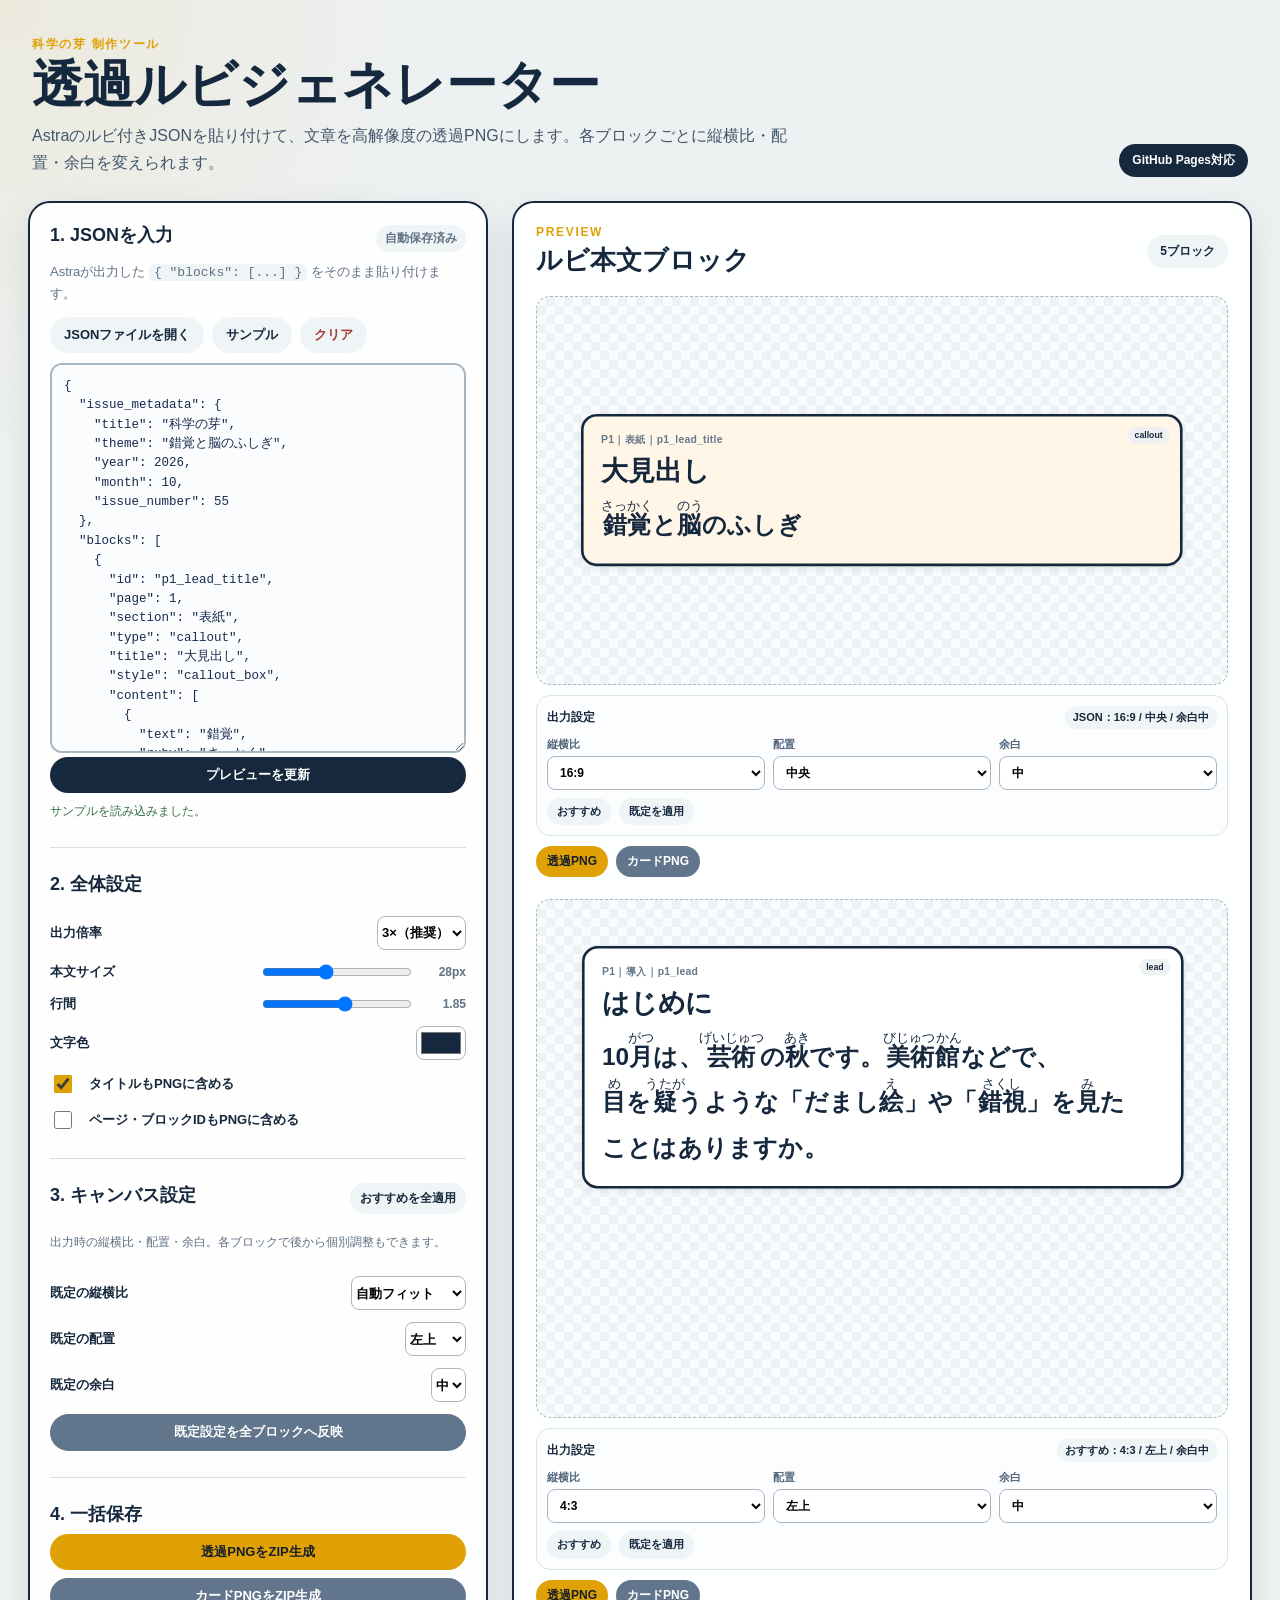
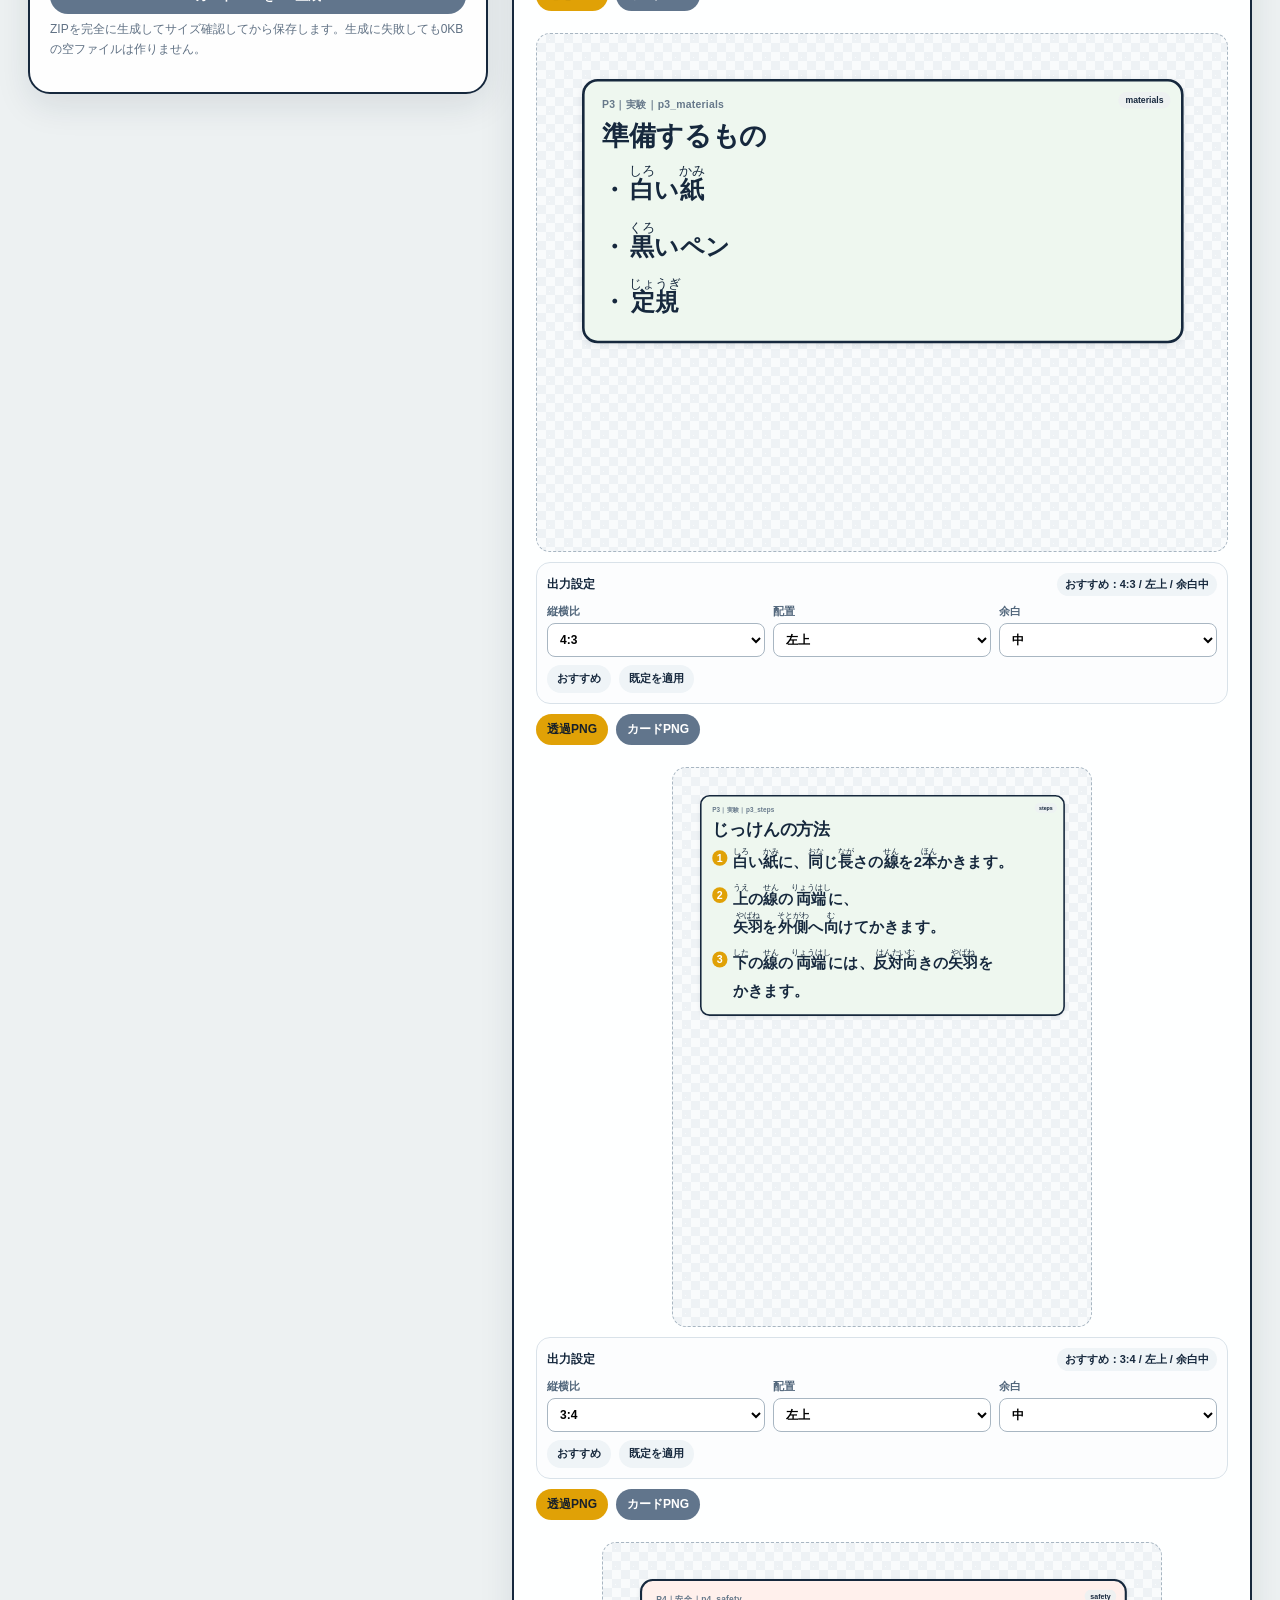
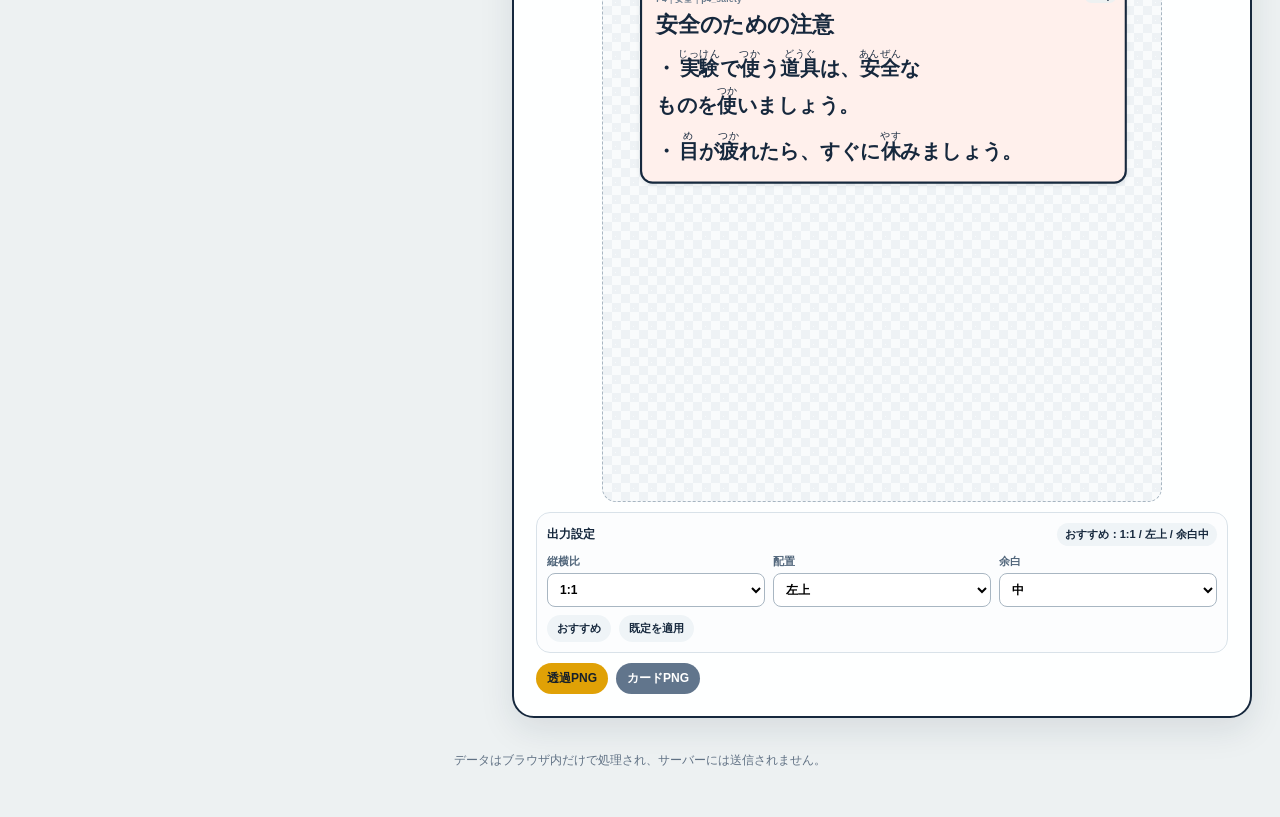
==== commit 2d9cdf5a: "Add files via upload" ====
--- a/index.html
+++ b/index.html
@@ -136,10 +136,18 @@
       <section>
         <h2>4. 一括保存</h2>
         <div class="stack-actions">
-          <button id="exportAllTransparentBtn" class="button accent wide" type="button">全ブロックを透過PNG ZIPで保存</button>
-          <button id="exportAllCardBtn" class="button secondary wide" type="button">全ブロックをカードPNG ZIPで保存</button>
+          <button id="exportAllTransparentBtn" class="button accent wide" type="button">透過PNGをZIP生成</button>
+          <button id="exportAllCardBtn" class="button secondary wide" type="button">カードPNGをZIP生成</button>
         </div>
-        <p class="hint small">Chromeでは保存先ダイアログを開き、全PNGを1つのZIPにまとめて保存します。未対応ブラウザでは通常のZIPダウンロードになります。</p>
+        <div id="zipReadyPanel" class="zip-ready" hidden>
+          <strong>ZIPの準備ができました</strong>
+          <div id="zipReadyInfo" class="zip-ready-info"></div>
+          <div class="stack-actions compact">
+            <button id="savePreparedZipBtn" class="button primary wide" type="button">名前を付けてZIP保存</button>
+            <button id="downloadPreparedZipBtn" class="button subtle wide" type="button">通常ダウンロード</button>
+          </div>
+        </div>
+        <p class="hint small">ZIPを完全に生成してサイズ確認してから保存します。生成に失敗しても0KBの空ファイルは作りません。</p>
       </section>
     </aside>
 
--- a/assets/styles.css
+++ b/assets/styles.css
@@ -347,6 +347,16 @@
   font-size: 12px;
   text-align: center;
 }
+.zip-ready {
+  margin-top: 12px;
+  border: 1px solid #B8C8D4;
+  border-radius: 14px;
+  padding: 12px;
+  background: #F7FAFC;
+}
+.zip-ready strong { display:block; margin-bottom:6px; font-size:13px; }
+.zip-ready-info { margin-bottom:10px; color:var(--muted); font-size:12px; line-height:1.55; }
+
 .export-root {
   position: fixed;
   top: 0;
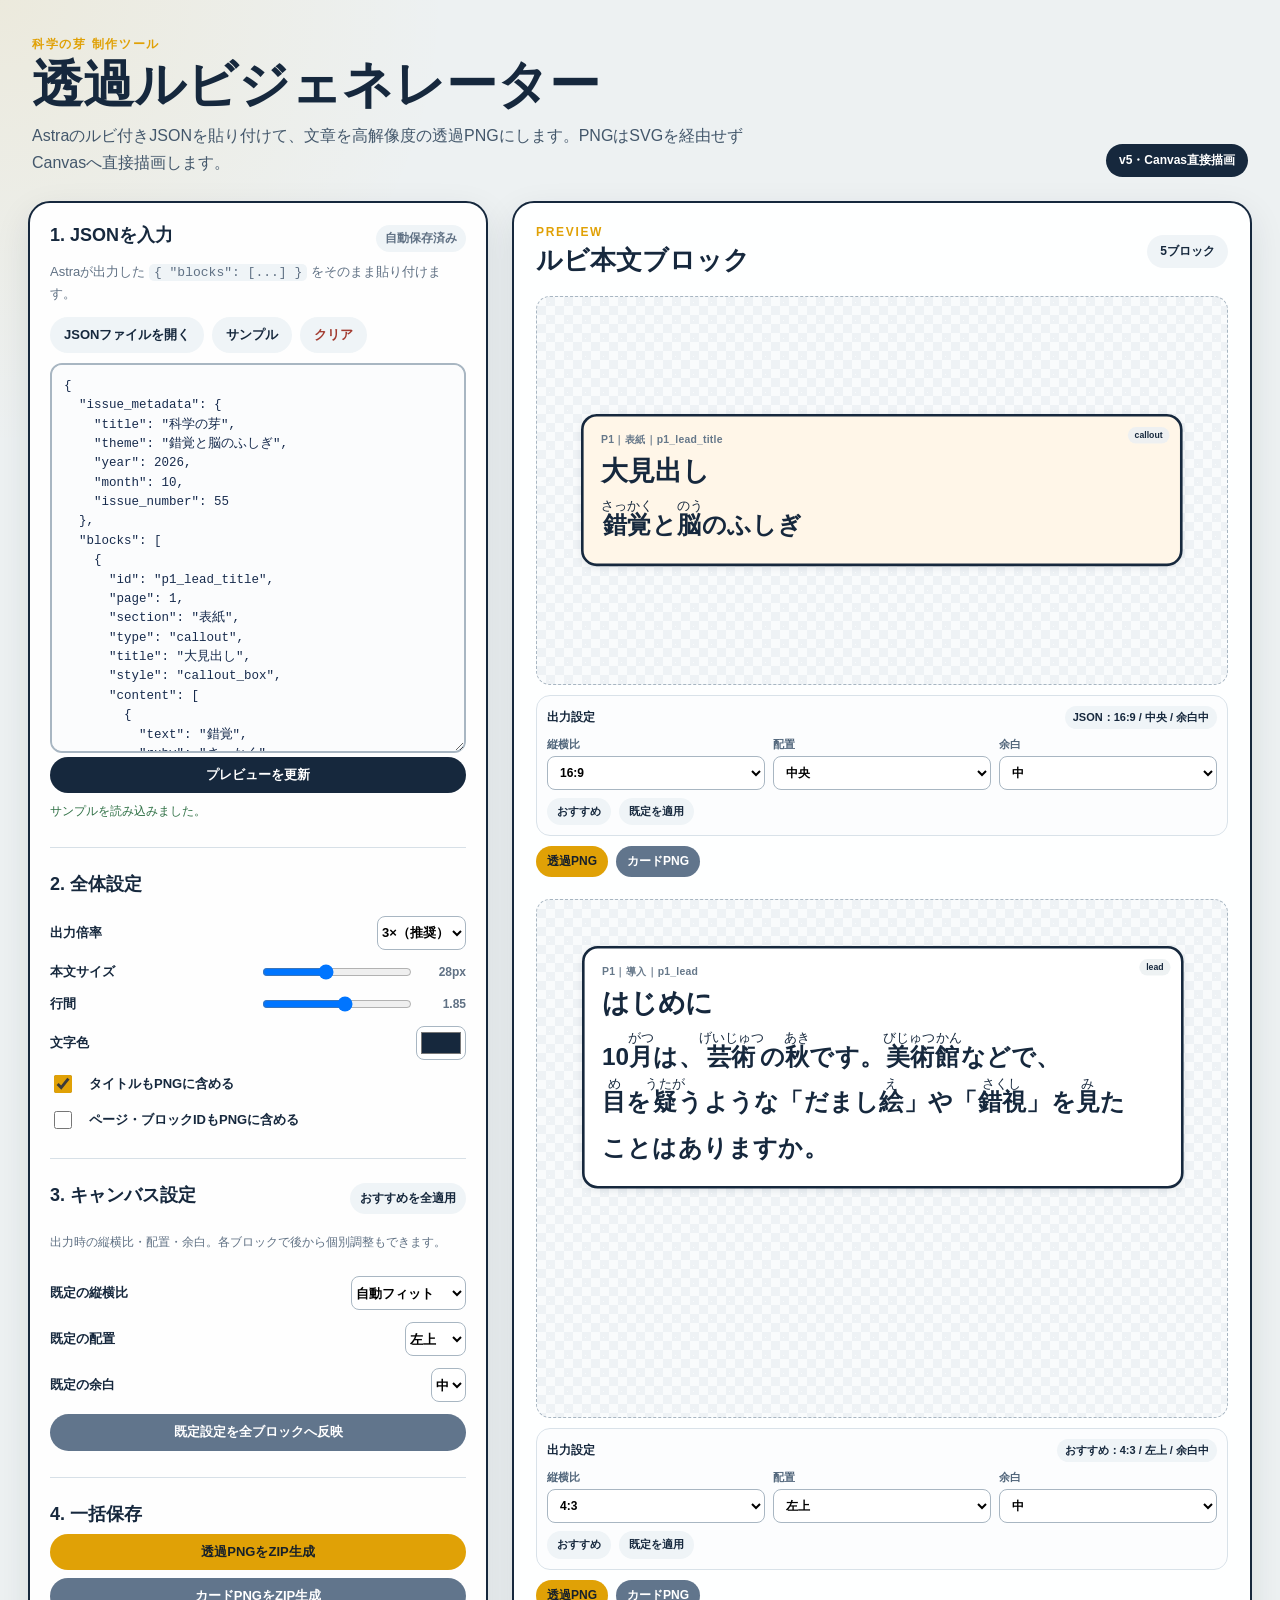
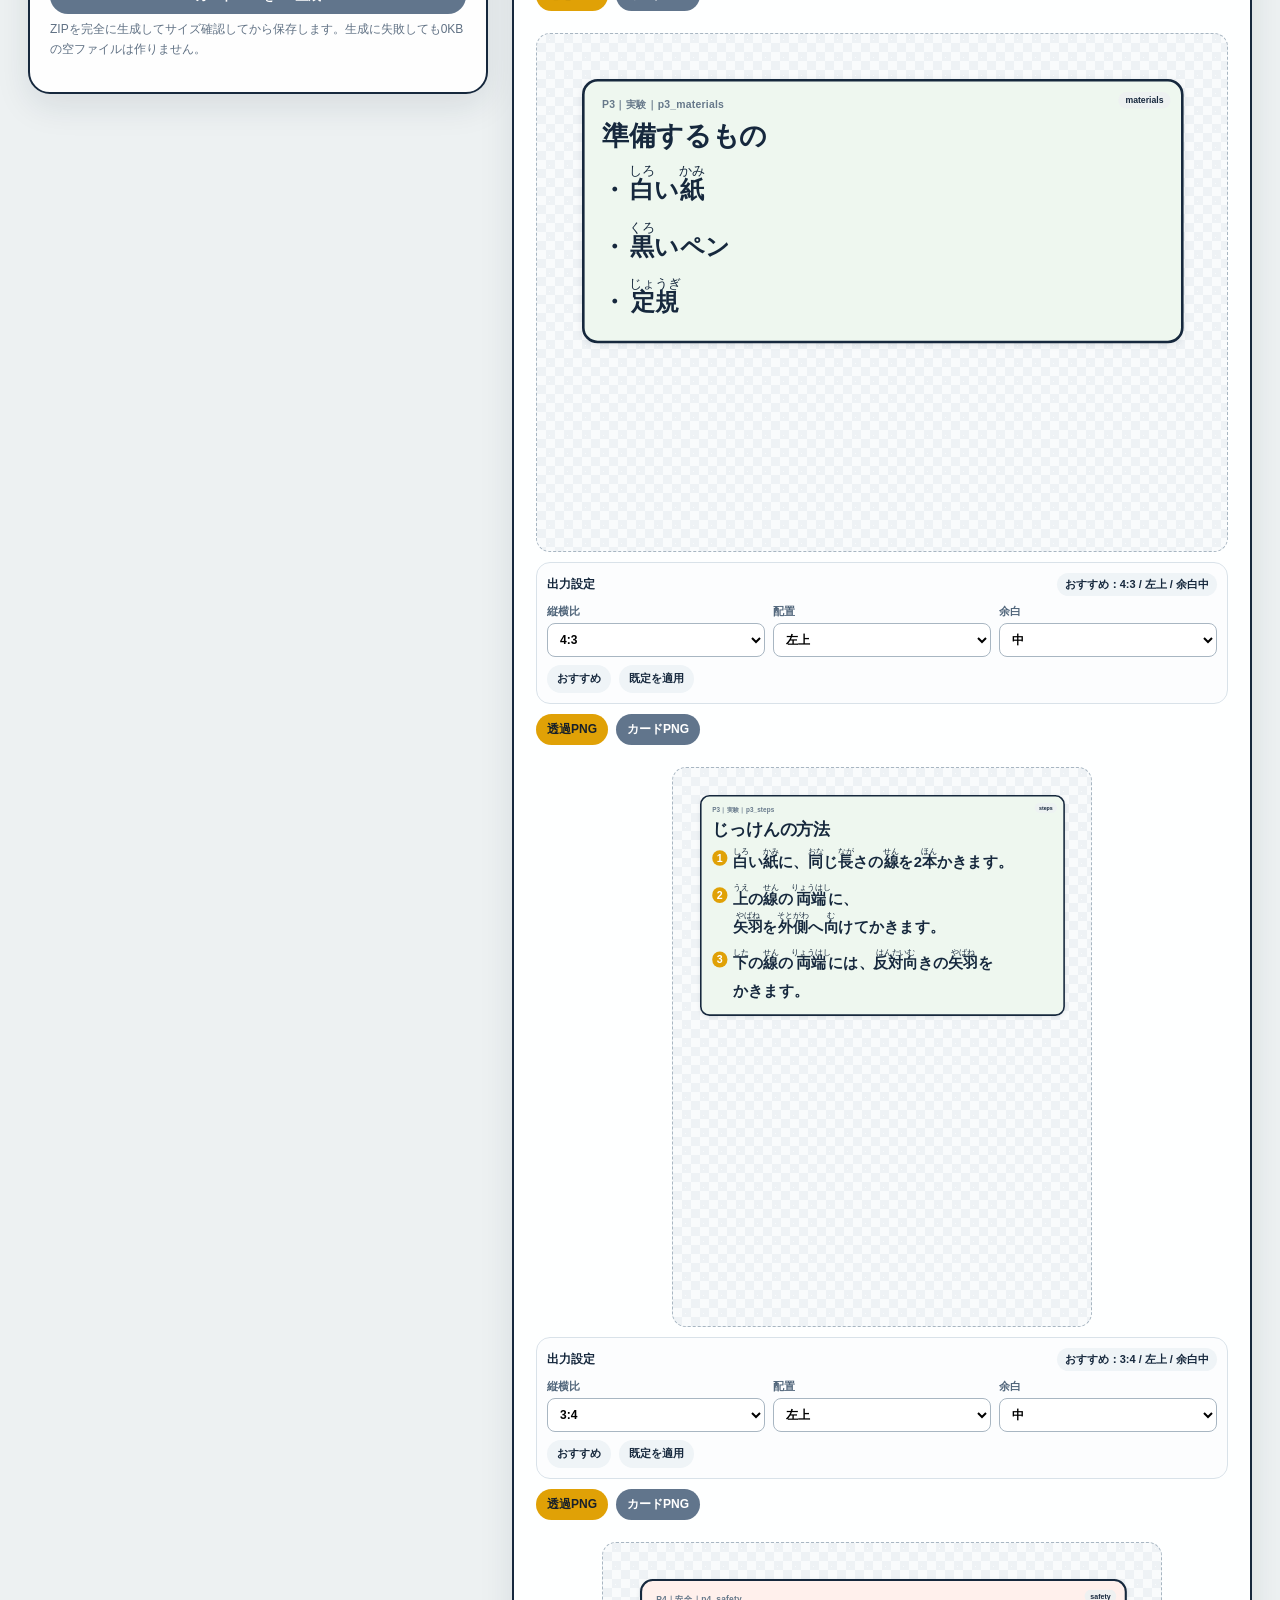
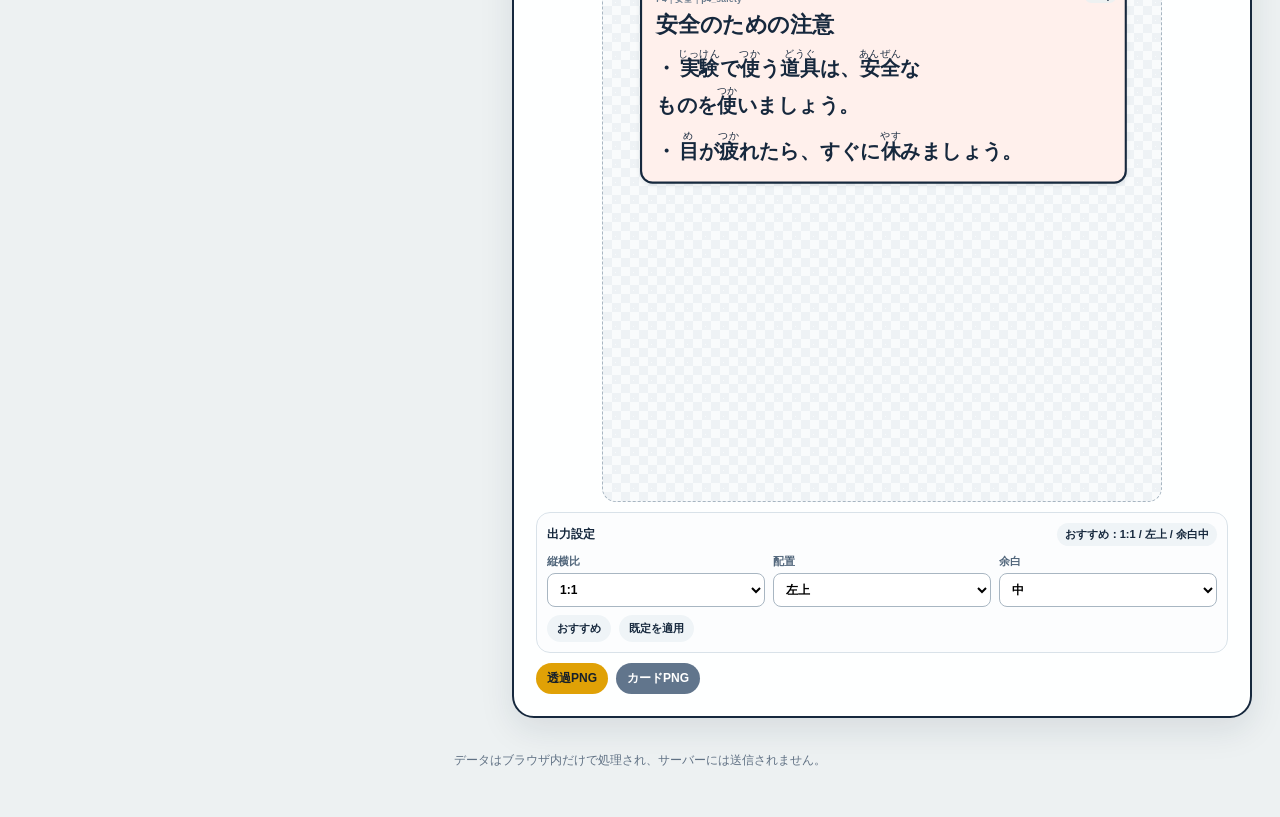
==== commit 66a201a2: "Add files via upload" ====
--- a/index.html
+++ b/index.html
@@ -14,9 +14,9 @@
     <div>
       <p class="eyebrow">科学の芽 制作ツール</p>
       <h1>透過ルビジェネレーター</h1>
-      <p class="lead">Astraのルビ付きJSONを貼り付けて、文章を高解像度の透過PNGにします。各ブロックごとに縦横比・配置・余白を変えられます。</p>
+      <p class="lead">Astraのルビ付きJSONを貼り付けて、文章を高解像度の透過PNGにします。PNGはSVGを経由せずCanvasへ直接描画します。</p>
     </div>
-    <div class="header-badge">GitHub Pages対応</div>
+    <div class="header-badge">v5・Canvas直接描画</div>
   </header>
 
   <main class="layout">
